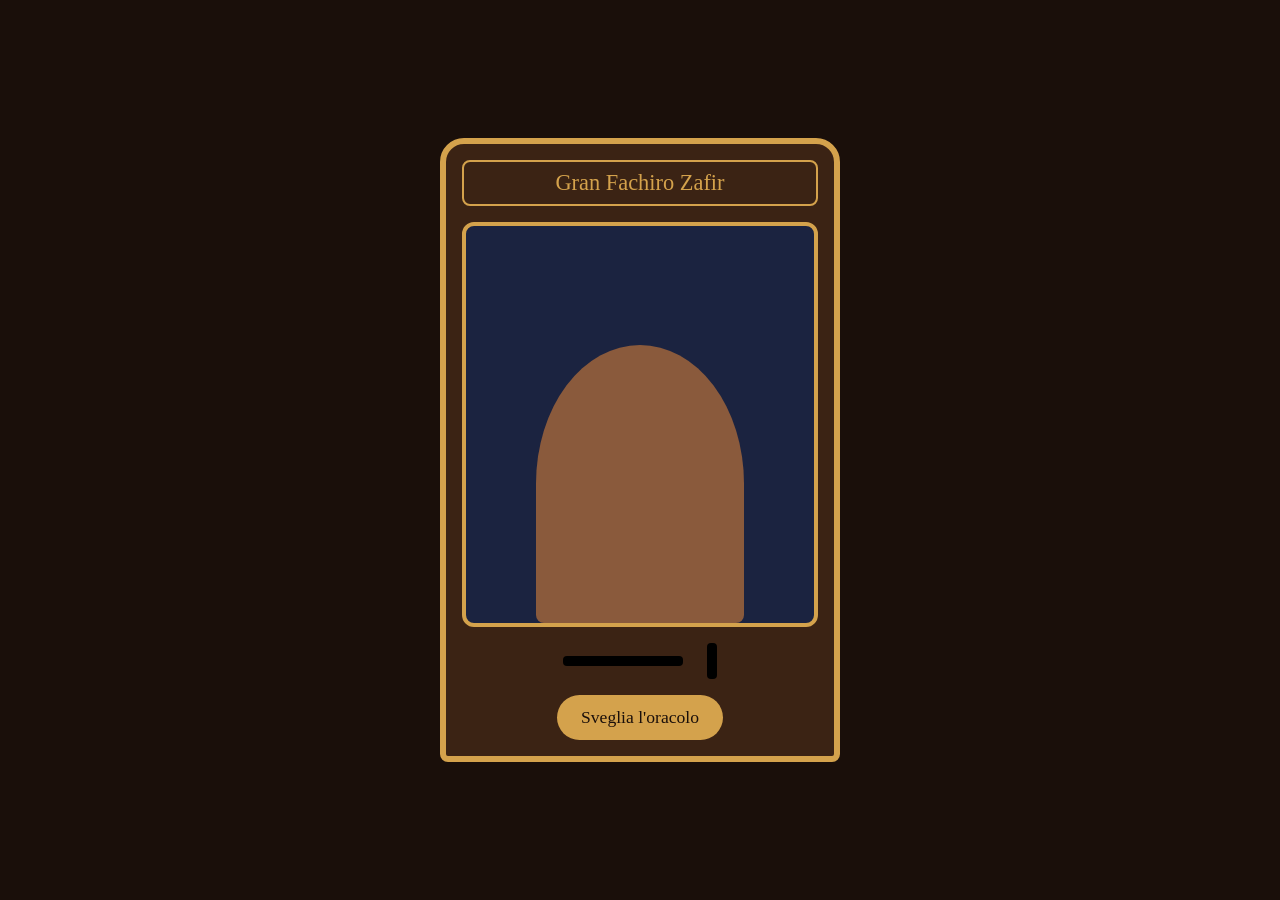
==== index.html @ 9131373a "Update index.html" ====
<!DOCTYPE html>
<html lang="it">
<head>
  <meta charset="utf-8">
  <meta name="viewport" content="width=device-width, initial-scale=1">
  <title>L'Oracolo – Gran Fachiro Zafir</title>
  <link rel="stylesheet" href="css/style.css">
  <script src="js/app.js" defer></script>
</head>
<body>
  <main class="cabina">
    <div class="insegna">Gran Fachiro Zafir</div>
    <div class="vetrina">
      <div class="fachiro"></div>
    </div>
    <div class="fessure">
      <div class="fessura-biglietto"></div>
      <div class="fessura-gettone"></div>
    </div>
    <button class="pulsante" id="sveglia">Sveglia l'oracolo</button>
  </main>
</body>
</html>
---- css/style.css ----
/* === Colori della cabina: definiti una volta, usati ovunque === */
:root {
  --legno: #3b2314;
  --legno-scuro: #1a0f0a;
  --oro: #d4a24c;
  --avorio: #f3d9a4;
  --velluto: #1b2340;
}

/* Larghezze che includono padding e bordo */
* { box-sizing: border-box; }

/* Lo sfondo: tutto lo schermo, cabina al centro */
body {
  margin: 0;
  min-height: 100vh;
  background: var(--legno-scuro);
  color: var(--avorio);
  font-family: Georgia, serif;
  display: flex;
  justify-content: center;
  align-items: center;
}

/* La cabina: colonna di elementi, larga al massimo 400px */
.cabina {
  width: 90%;
  max-width: 400px;
  background: var(--legno);
  border: 6px solid var(--oro);
  border-radius: 24px 24px 8px 8px;
  padding: 16px;
  display: flex;
  flex-direction: column;
  align-items: center;
  gap: 16px;
}

/* L'insegna in alto */
.insegna {
  width: 100%;
  text-align: center;
  font-size: 1.4rem;
  color: var(--oro);
  border: 2px solid var(--oro);
  border-radius: 8px;
  padding: 8px;
}

/* La vetrina con il velluto: il fachiro appoggiato in basso */
.vetrina {
  width: 100%;
  height: 45vh;
  background: var(--velluto);
  border: 4px solid var(--oro);
  border-radius: 12px;
  display: flex;
  justify-content: center;
  align-items: flex-end;
}

/* Il fachiro, per ora una sagoma: diventerà un SVG nella Fase 4 */
.fachiro {
  width: 60%;
  height: 70%;
  background: #8a5a3c;
  border-radius: 50% 50% 8px 8px;
}

/* Le due fessure affiancate */
.fessure {
  display: flex;
  gap: 24px;
  align-items: center;
}

.fessura-biglietto {
  width: 120px;
  height: 10px;
  background: black;
  border-radius: 4px;
}

.fessura-gettone {
  width: 10px;
  height: 36px;
  background: black;
  border-radius: 4px;
}

/* Il pulsante */
.pulsante {
  font-family: inherit;
  font-size: 1.1rem;
  padding: 12px 24px;
  background: var(--oro);
  color: var(--legno-scuro);
  border: none;
  border-radius: 999px;
}

/* Effetto "tasto premuto" */
.pulsante:active {
  transform: scale(0.96);
}
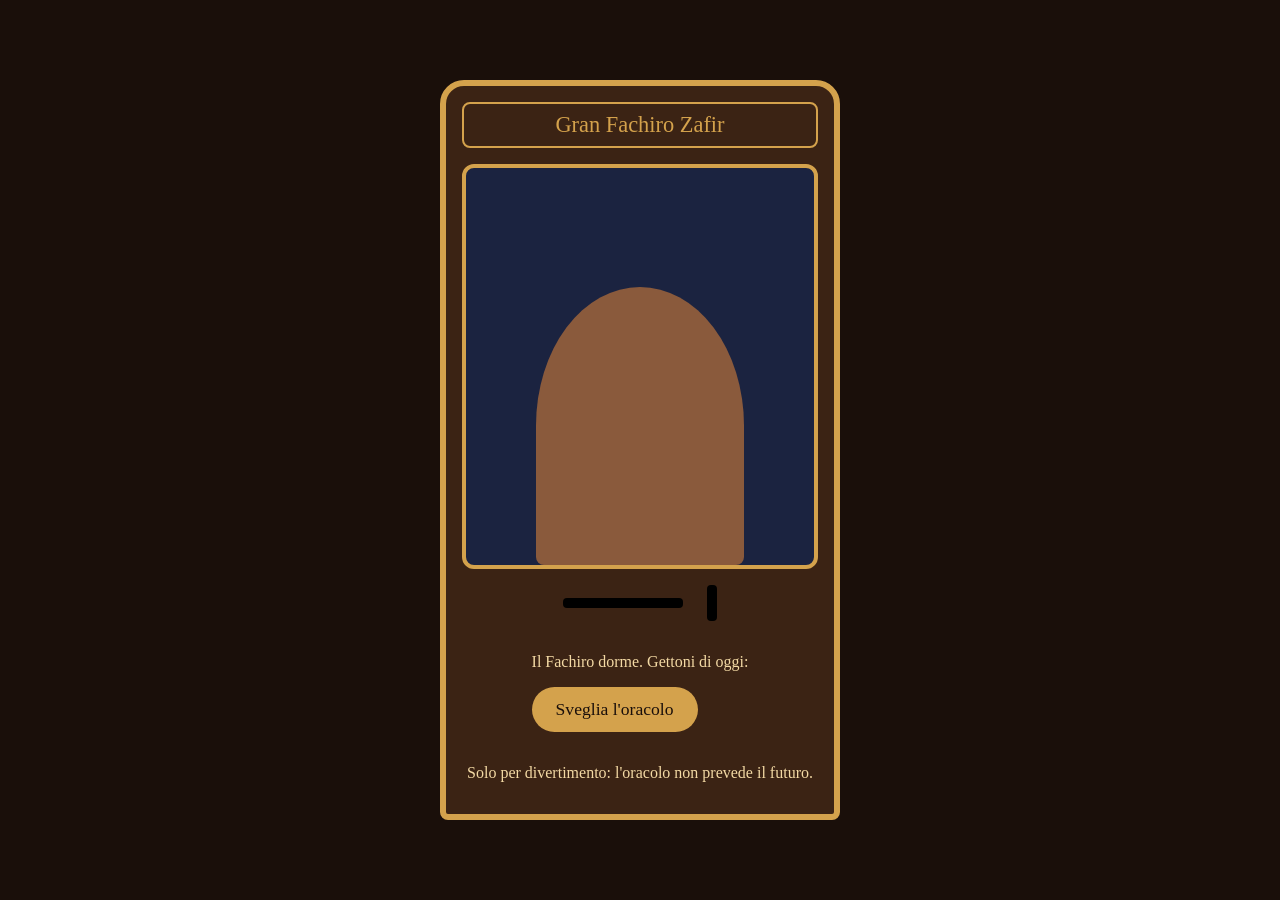
==== commit e920e6c1: "Add files via upload" ====
--- a/index.html
+++ b/index.html
@@ -5,7 +5,7 @@
   <meta name="viewport" content="width=device-width, initial-scale=1">
   <title>L'Oracolo – Gran Fachiro Zafir</title>
   <link rel="stylesheet" href="css/style.css">
-  <script src="js/app.js" defer></script>
+  <script type="module" src="js/app.js"></script>
 </head>
 <body>
   <main class="cabina">
@@ -17,7 +17,57 @@
       <div class="fessura-biglietto"></div>
       <div class="fessura-gettone"></div>
     </div>
-    <button class="pulsante" id="sveglia">Sveglia l'oracolo</button>
+
+    <!-- Una schermata per ogni stato: se ne vede una sola alla volta -->
+    <section class="schermata" data-stato="dormiente">
+      <p>Il Fachiro dorme. Gettoni di oggi: <span id="testo-gettoni"></span></p>
+      <button class="pulsante" id="sveglia">Sveglia l'oracolo</button>
+    </section>
+
+    <section class="schermata" data-stato="esaurito" hidden>
+      <p>L'oracolo riposa. Torna domani, viandante: a mezzanotte avrai 3 gettoni nuovi.</p>
+    </section>
+
+    <section class="schermata" data-stato="gettone" hidden>
+      <p>Il Fachiro apre gli occhi. Inserisci un gettone nella fessura.</p>
+      <button class="pulsante" id="inserisci">Inserisci il gettone</button>
+    </section>
+
+    <section class="schermata" data-stato="nome" hidden>
+      <form id="modulo-nome">
+        <label for="campo-nome">Chi osa interrogare il Fachiro?</label>
+        <input id="campo-nome" maxlength="20" autocomplete="off" placeholder="Il tuo nome">
+        <button class="pulsante">Ecco il mio nome</button>
+      </form>
+    </section>
+
+    <section class="schermata" data-stato="domanda" hidden>
+      <form id="modulo-domanda">
+        <label for="campo-domanda"><span id="nome-domanda"></span>, poni la tua domanda.</label>
+        <textarea id="campo-domanda" rows="3" maxlength="200"></textarea>
+        <p class="avviso" id="avviso-domanda"></p>
+        <button class="pulsante">Consegna la domanda</button>
+      </form>
+    </section>
+
+    <section class="schermata" data-stato="carta" hidden>
+      <p>Il destino ti offre tre carte. Scegline una.</p>
+      <div class="carte" id="carte"></div>
+    </section>
+
+    <section class="schermata" data-stato="rito" hidden>
+      <p>Il Fachiro posa le mani sulla sfera...</p>
+    </section>
+
+    <section class="schermata" data-stato="biglietto" hidden>
+      <div class="biglietto">
+        <p class="biglietto-carta" id="biglietto-carta"></p>
+        <p id="biglietto-testo"></p>
+      </div>
+      <button class="pulsante" id="ancora">Un'altra profezia</button>
+    </section>
+
+    <p class="nota-legale">Solo per divertimento: l'oracolo non prevede il futuro.</p>
   </main>
 </body>
 </html>
--- a/css/style.css
+++ b/css/style.css
@@ -103,3 +103,21 @@
 .pulsante:active {
   transform: scale(0.96);
 }
+/* === Oracolo sveglio === */
+.vetrina,
+.fessura-gettone,
+.fachiro {
+  transition: box-shadow 0.8s, background 0.8s;
+}
+
+.cabina.sveglio .vetrina {
+  box-shadow: 0 0 40px var(--oro);   /* alone luminoso dorato */
+}
+
+.cabina.sveglio .fachiro {
+  background: #b07a52;               /* il fachiro "si accende" */
+}
+.cabina.sveglio .fessura-gettone {
+  box-shadow: 0 0 40px var(--oro);   /* alone luminoso dorato */
+}
+
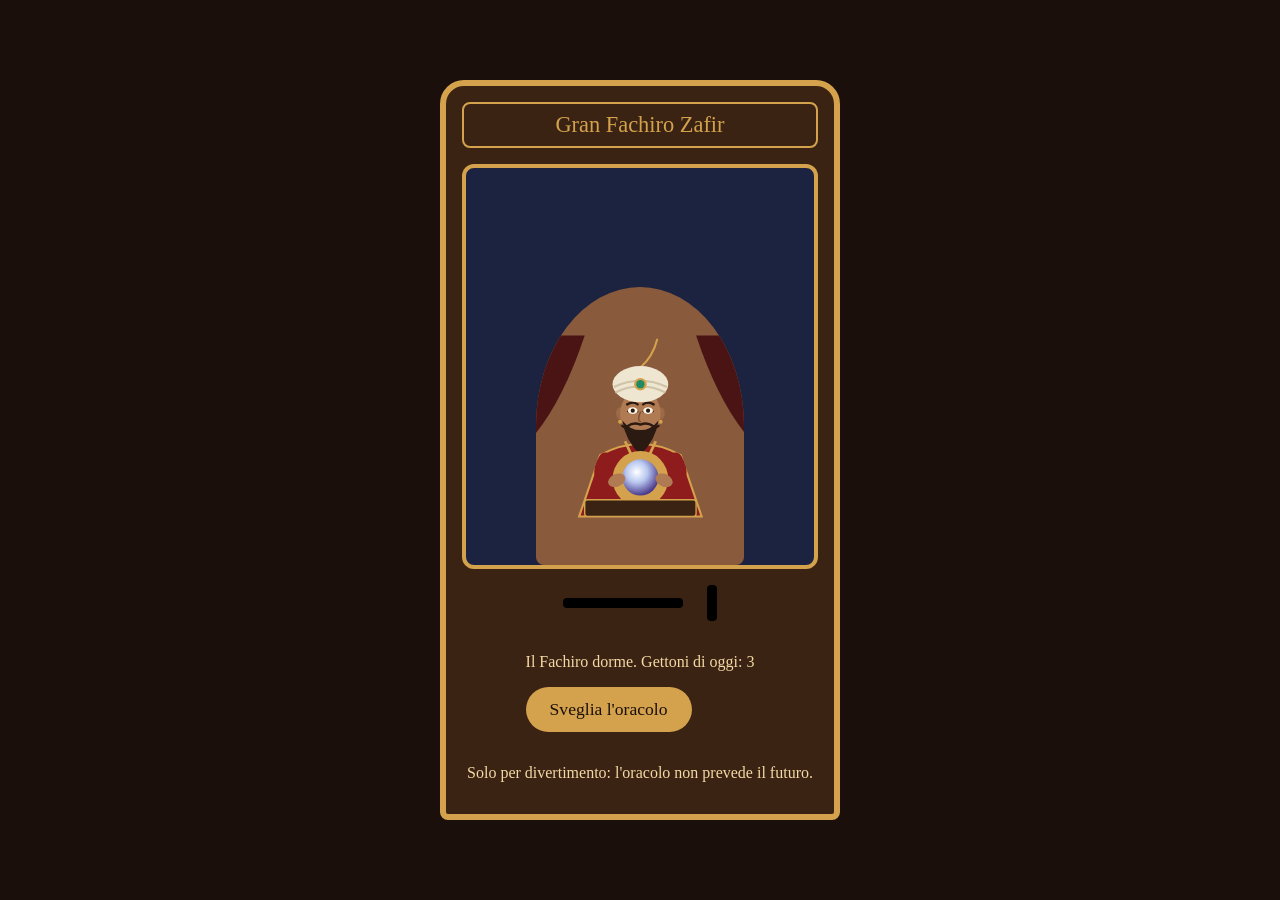
==== commit ad10daf0: "Add files via upload" ====
--- a/index.html
+++ b/index.html
@@ -11,7 +11,96 @@
   <main class="cabina">
     <div class="insegna">Gran Fachiro Zafir</div>
     <div class="vetrina">
-      <div class="fachiro"></div>
+      <svg class="fachiro" viewBox="0 0 300 260" role="img" aria-label="Il Gran Fachiro Zafir con la sfera di cristallo">
+        <defs>
+          <!-- Sfumatura della sfera: luminosa al centro, viola ai bordi -->
+          <radialGradient id="luce-sfera" cx="40%" cy="35%" r="65%">
+            <stop offset="0%" stop-color="#ffffff"/>
+            <stop offset="45%" stop-color="#b9c8f0"/>
+            <stop offset="100%" stop-color="#4b3a8c"/>
+          </radialGradient>
+        </defs>
+
+        <!-- 1. Tende sullo sfondo -->
+        <g id="tende" fill="#4a1415">
+          <path d="M0 0 H70 Q40 90 0 140 Z"/>
+          <path d="M300 0 H230 Q260 90 300 140 Z"/>
+        </g>
+
+        <!-- 2. Il corpo: mantello rosso con bordo d'oro -->
+        <g id="busto">
+          <path d="M62 260 L92 172 Q150 140 208 172 L238 260 Z" fill="#8e1c1c" stroke="#d4a24c" stroke-width="3"/>
+          <path d="M128 152 L150 200 L172 152" fill="none" stroke="#d4a24c" stroke-width="4"/>
+        </g>
+
+        <!-- 3. Le braccia (maniche) -->
+        <g id="braccia" fill="none" stroke="#8e1c1c" stroke-width="20" stroke-linecap="round">
+          <path d="M100 178 Q84 205 108 214"/>
+          <path d="M200 178 Q216 205 192 214"/>
+        </g>
+
+        <!-- 4. Collo e testa -->
+        <rect x="139" y="132" width="22" height="26" fill="#9c6a47"/>
+        <g id="testa">
+          <ellipse cx="121" cy="112" rx="6" ry="9" fill="#9c6a47"/>
+          <ellipse cx="179" cy="112" rx="6" ry="9" fill="#9c6a47"/>
+          <circle cx="121" cy="124" r="3" fill="#d4a24c"/>
+          <circle cx="179" cy="124" r="3" fill="#d4a24c"/>
+          <ellipse cx="150" cy="112" rx="29" ry="34" fill="#b07a52"/>
+
+          <!-- Sopracciglia -->
+          <path d="M131 99 Q139 94 146 99" fill="none" stroke="#2b1a12" stroke-width="3.5" stroke-linecap="round"/>
+          <path d="M154 99 Q161 94 169 99" fill="none" stroke="#2b1a12" stroke-width="3.5" stroke-linecap="round"/>
+
+          <!-- Occhi chiusi: visibili quando l'oracolo dorme -->
+          <g id="occhi-chiusi" fill="none" stroke="#2b1a12" stroke-width="2.5" stroke-linecap="round">
+            <path d="M132 109 Q139 113 146 109"/>
+            <path d="M154 109 Q161 113 168 109"/>
+          </g>
+
+          <!-- Occhi aperti: visibili quando l'oracolo è sveglio -->
+          <g id="occhi-aperti">
+            <ellipse cx="139" cy="108" rx="7" ry="5" fill="#fff7e6"/>
+            <ellipse cx="161" cy="108" rx="7" ry="5" fill="#fff7e6"/>
+            <circle class="pupilla" cx="139" cy="108" r="3" fill="#2b1a12"/>
+            <circle class="pupilla" cx="161" cy="108" r="3" fill="#2b1a12"/>
+          </g>
+
+          <!-- Naso -->
+          <path d="M150 110 Q145 122 150 124" fill="none" stroke="#7a4f33" stroke-width="2" stroke-linecap="round"/>
+
+          <!-- Barba e baffi -->
+          <path id="barba" d="M124 122 Q128 150 150 172 Q172 150 176 122 Q165 136 150 136 Q135 136 124 122 Z" fill="#2b1a12"/>
+          <path id="baffi" d="M150 128 Q140 124 132 130 Q128 134 124 130 M150 128 Q160 124 168 130 Q172 134 176 130" fill="none" stroke="#2b1a12" stroke-width="3.5" stroke-linecap="round"/>
+        </g>
+
+        <!-- 5. Il turbante con la gemma e la piuma -->
+        <g id="turbante">
+          <path d="M150 46 Q168 30 174 6" fill="none" stroke="#d4a24c" stroke-width="3" stroke-linecap="round"/>
+          <ellipse cx="150" cy="70" rx="40" ry="26" fill="#efe6d2"/>
+          <path d="M112 74 Q150 56 188 74" fill="none" stroke="#cfc3a8" stroke-width="3"/>
+          <path d="M114 82 Q150 64 186 82" fill="none" stroke="#cfc3a8" stroke-width="3"/>
+          <circle cx="150" cy="70" r="9" fill="#d4a24c"/>
+          <circle id="gemma" cx="150" cy="70" r="6" fill="#1f8a63"/>
+        </g>
+
+        <!-- 6. L'alone della sfera, dietro al tavolino (acceso dal CSS) -->
+        <circle id="alone-sfera" cx="150" cy="206" r="40" fill="#d4a24c"/>
+
+        <!-- 7. Il tavolino -->
+        <rect id="tavolo" x="70" y="236" width="160" height="24" rx="4" fill="#3b2314" stroke="#d4a24c" stroke-width="2"/>
+
+        <!-- 8. La sfera di cristallo e il suo piedistallo -->
+        <path d="M134 236 L140 226 H160 L166 236 Z" fill="#d4a24c"/>
+        <circle id="sfera" cx="150" cy="204" r="26" fill="url(#luce-sfera)"/>
+
+        <!-- 9. Le mani, sopra la sfera -->
+        <g id="mani" fill="#b07a52">
+          <ellipse id="mano-sinistra" cx="116" cy="208" rx="13" ry="9" transform="rotate(-25 116 208)"/>
+          <ellipse id="mano-destra" cx="184" cy="208" rx="13" ry="9" transform="rotate(25 184 208)"/>
+        </g>
+      </svg>
+
     </div>
     <div class="fessure">
       <div class="fessura-biglietto"></div>
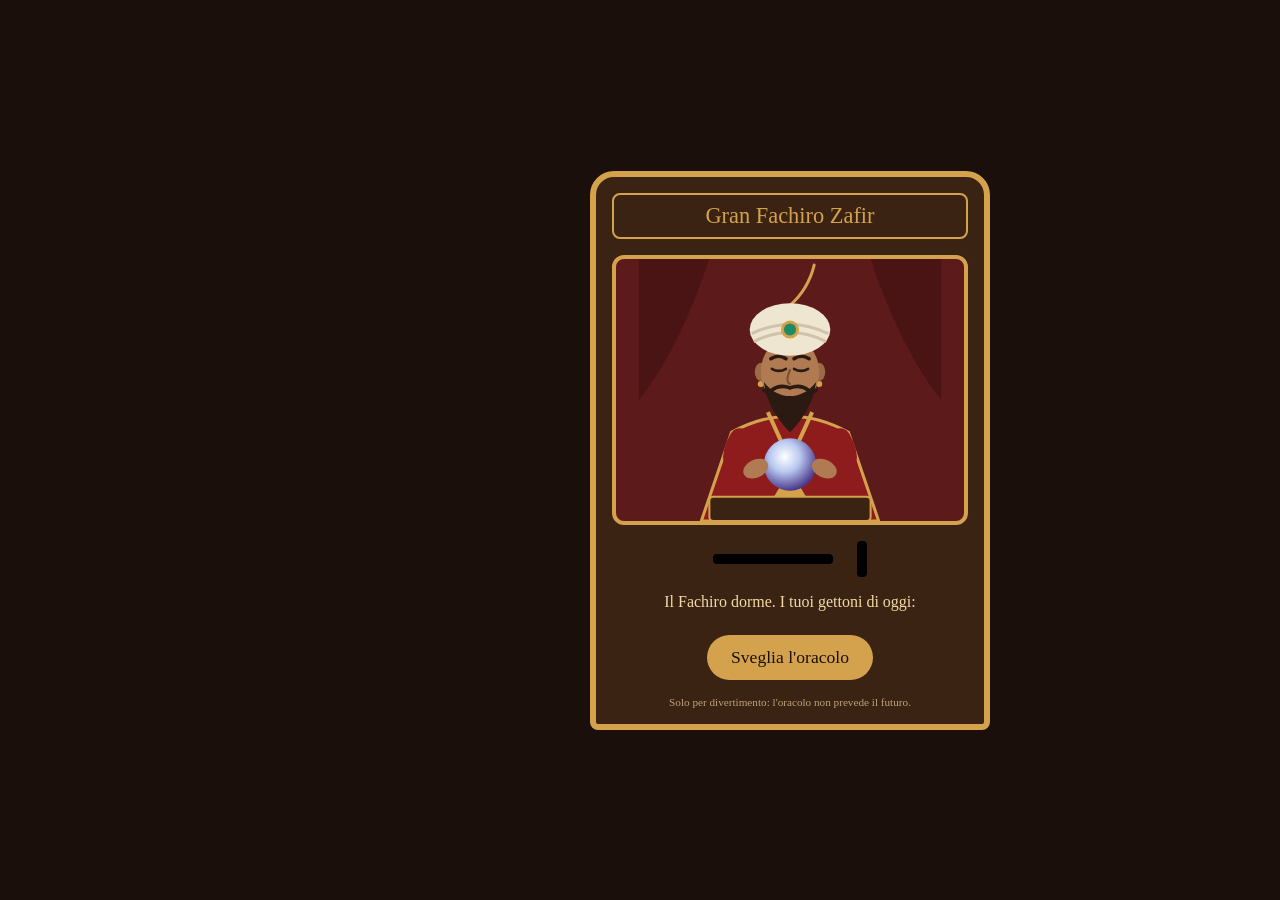
==== commit c0007f44: "Add files via upload" ====
--- a/index.html
+++ b/index.html
@@ -8,6 +8,87 @@
   <script type="module" src="js/app.js"></script>
 </head>
 <body>
+  <!-- Lo "sprite": disegni definiti una volta sola e riusati con <use> -->
+  <svg class="sprite" aria-hidden="true">
+    <defs>
+      <radialGradient id="oro-gettone" cx="35%" cy="30%" r="75%">
+        <stop offset="0%" stop-color="#fff1b8"/>
+        <stop offset="50%" stop-color="#d4a24c"/>
+        <stop offset="100%" stop-color="#8a6418"/>
+      </radialGradient>
+    </defs>
+
+    <!-- Il gettone: moneta d'oro con la Z di Zafir -->
+    <symbol id="gettone" viewBox="0 0 60 60">
+      <circle cx="30" cy="30" r="28" fill="url(#oro-gettone)" stroke="#8a6418" stroke-width="2"/>
+      <circle cx="30" cy="30" r="21" fill="none" stroke="#8a6418" stroke-width="1.5" stroke-dasharray="3 2"/>
+      <path d="M22 20 H38 L22 40 H38" fill="none" stroke="#6b4b10" stroke-width="3.5" stroke-linecap="round" stroke-linejoin="round"/>
+    </symbol>
+
+    <!-- Il retro di tutte le carte -->
+    <symbol id="retro-carta" viewBox="0 0 60 90">
+      <rect x="1" y="1" width="58" height="88" rx="4" fill="#5c1a1b" stroke="#d4a24c" stroke-width="2"/>
+      <rect x="6" y="6" width="48" height="78" rx="2" fill="none" stroke="#d4a24c" stroke-width="1"/>
+      <path d="M30 14 L48 45 L30 76 L12 45 Z" fill="none" stroke="#d4a24c" stroke-width="1"/>
+      <path d="M30 26 L41 45 L30 64 L19 45 Z" fill="none" stroke="#d4a24c" stroke-width="1"/>
+      <circle cx="30" cy="45" r="4" fill="#d4a24c"/>
+    </symbol>
+
+    <!-- La cornice del fronte, uguale per tutte -->
+    <symbol id="cornice-carta" viewBox="0 0 60 90">
+      <rect x="1" y="1" width="58" height="88" rx="4" fill="#f3d9a4" stroke="#d4a24c" stroke-width="2"/>
+      <rect x="5" y="5" width="50" height="80" rx="2" fill="none" stroke="currentColor" stroke-width="0.8"/>
+      <line x1="10" y1="70" x2="50" y2="70" stroke="currentColor" stroke-width="0.8"/>
+    </symbol>
+
+    <!-- I sette simboli: disegnati con currentColor, il colore lo decide il CSS -->
+    <symbol id="simbolo-sole" viewBox="0 0 60 90">
+      <circle cx="30" cy="40" r="10" fill="currentColor"/>
+      <path d="M30 24 V16 M30 56 V64 M14 40 H9 M46 40 H51 M19 29 L13 23 M41 29 L47 23 M19 51 L13 57 M41 51 L47 57" stroke="currentColor" stroke-width="2.5" stroke-linecap="round"/>
+    </symbol>
+
+    <symbol id="simbolo-stella" viewBox="0 0 60 90">
+      <polygon points="30,24 34.1,34.3 45.2,35.1 36.7,42.2 39.4,52.9 30,47 20.6,52.9 23.3,42.2 14.8,35.1 25.9,34.3" fill="currentColor"/>
+      <circle cx="14" cy="22" r="1.5" fill="currentColor"/>
+      <circle cx="47" cy="58" r="1.5" fill="currentColor"/>
+    </symbol>
+
+    <symbol id="simbolo-chiave" viewBox="0 0 60 90">
+      <g fill="none" stroke="currentColor" stroke-width="3" stroke-linecap="round">
+        <circle cx="30" cy="24" r="8"/>
+        <path d="M30 32 V62 M30 52 H38 M30 59 H36"/>
+      </g>
+    </symbol>
+
+    <symbol id="simbolo-torre" viewBox="0 0 60 90">
+      <g fill="none" stroke="currentColor" stroke-width="2.5" stroke-linejoin="round">
+        <path d="M21 62 V30 H39 V62 Z"/>
+        <path d="M19 30 V22 H23 V26 H28 V22 H32 V26 H37 V22 H41 V30"/>
+        <path d="M27 62 V54 Q30 50 33 54 V62"/>
+        <path d="M48 14 L41 28 H47 L39 42" stroke-linecap="round"/>
+      </g>
+    </symbol>
+
+    <symbol id="simbolo-serpente" viewBox="0 0 60 90">
+      <path d="M18 62 Q42 60 32 48 Q20 36 36 28 Q44 24 38 18" fill="none" stroke="currentColor" stroke-width="4" stroke-linecap="round"/>
+      <circle cx="37" cy="17" r="3.5" fill="currentColor"/>
+      <path d="M37 13.5 V10 M37 10 L35.5 8 M37 10 L38.5 8" stroke="currentColor" stroke-width="1.2" stroke-linecap="round"/>
+    </symbol>
+
+    <symbol id="simbolo-luna" viewBox="0 0 60 90">
+      <path d="M38 22 A18 18 0 1 0 38 58 A22 22 0 0 1 38 22 Z" fill="currentColor"/>
+      <circle cx="44" cy="30" r="1.5" fill="currentColor"/>
+      <circle cx="47" cy="44" r="1" fill="currentColor"/>
+    </symbol>
+
+    <symbol id="simbolo-occhio" viewBox="0 0 60 90">
+      <path d="M10 40 Q30 20 50 40 Q30 60 10 40 Z" fill="none" stroke="currentColor" stroke-width="2.5"/>
+      <circle cx="30" cy="40" r="7" fill="none" stroke="currentColor" stroke-width="2"/>
+      <circle cx="30" cy="40" r="3" fill="currentColor"/>
+      <path d="M30 22 V16 M20 25 L17 20 M40 25 L43 20" stroke="currentColor" stroke-width="2" stroke-linecap="round"/>
+    </symbol>
+  </svg>
+
   <main class="cabina">
     <div class="insegna">Gran Fachiro Zafir</div>
     <div class="vetrina">
@@ -109,7 +190,8 @@
 
     <!-- Una schermata per ogni stato: se ne vede una sola alla volta -->
     <section class="schermata" data-stato="dormiente">
-      <p>Il Fachiro dorme. Gettoni di oggi: <span id="testo-gettoni"></span></p>
+      <p>Il Fachiro dorme. I tuoi gettoni di oggi:</p>
+      <p class="riga-gettoni" id="riga-gettoni"></p>
       <button class="pulsante" id="sveglia">Sveglia l'oracolo</button>
     </section>
 
@@ -118,8 +200,10 @@
     </section>
 
     <section class="schermata" data-stato="gettone" hidden>
-      <p>Il Fachiro apre gli occhi. Inserisci un gettone nella fessura.</p>
-      <button class="pulsante" id="inserisci">Inserisci il gettone</button>
+      <p>Il Fachiro apre gli occhi. Tocca il gettone per inserirlo nella fessura.</p>
+      <button class="gettone" id="inserisci" aria-label="Inserisci il gettone">
+        <svg viewBox="0 0 60 60" aria-hidden="true"><use href="#gettone"/></svg>
+      </button>
     </section>
 
     <section class="schermata" data-stato="nome" hidden>
@@ -150,6 +234,7 @@
 
     <section class="schermata" data-stato="biglietto" hidden>
       <div class="biglietto">
+        <div class="biglietto-simbolo" id="biglietto-simbolo"></div>
         <p class="biglietto-carta" id="biglietto-carta"></p>
         <p id="biglietto-testo"></p>
       </div>
--- a/css/style.css
+++ b/css/style.css
@@ -1,16 +1,11 @@
-/* === Colori della cabina: definiti una volta, usati ovunque === */
 :root {
   --legno: #3b2314;
   --legno-scuro: #1a0f0a;
   --oro: #d4a24c;
   --avorio: #f3d9a4;
-  --velluto: #1b2340;
+  --velluto: #5c1a1b;
 }
-
-/* Larghezze che includono padding e bordo */
 * { box-sizing: border-box; }
-
-/* Lo sfondo: tutto lo schermo, cabina al centro */
 body {
   margin: 0;
   min-height: 100vh;
@@ -21,8 +16,6 @@
   justify-content: center;
   align-items: center;
 }
-
-/* La cabina: colonna di elementi, larga al massimo 400px */
 .cabina {
   width: 90%;
   max-width: 400px;
@@ -35,8 +28,6 @@
   align-items: center;
   gap: 16px;
 }
-
-/* L'insegna in alto */
 .insegna {
   width: 100%;
   text-align: center;
@@ -46,11 +37,9 @@
   border-radius: 8px;
   padding: 8px;
 }
-
-/* La vetrina con il velluto: il fachiro appoggiato in basso */
 .vetrina {
   width: 100%;
-  height: 45vh;
+  height: 30vh;
   background: var(--velluto);
   border: 4px solid var(--oro);
   border-radius: 12px;
@@ -58,37 +47,13 @@
   justify-content: center;
   align-items: flex-end;
 }
-
-/* Il fachiro, per ora una sagoma: diventerà un SVG nella Fase 4 */
 .fachiro {
-  width: 60%;
-  height: 70%;
-  background: #8a5a3c;
-  border-radius: 50% 50% 8px 8px;
+  width: 100%;
+  height: 100%;
 }
-
-/* Le due fessure affiancate */
-.fessure {
-  display: flex;
-  gap: 24px;
-  align-items: center;
-}
-
-.fessura-biglietto {
-  width: 120px;
-  height: 10px;
-  background: black;
-  border-radius: 4px;
-}
-
-.fessura-gettone {
-  width: 10px;
-  height: 36px;
-  background: black;
-  border-radius: 4px;
-}
-
-/* Il pulsante */
+.fessure { display: flex; gap: 24px; align-items: center; }
+.fessura-biglietto { width: 120px; height: 10px; background: black; border-radius: 4px; }
+.fessura-gettone { width: 10px; height: 36px; background: black; border-radius: 4px; }
 .pulsante {
   font-family: inherit;
   font-size: 1.1rem;
@@ -98,26 +63,98 @@
   border: none;
   border-radius: 999px;
 }
-
-/* Effetto "tasto premuto" */
-.pulsante:active {
-  transform: scale(0.96);
-}
-/* === Oracolo sveglio === */
-.vetrina,
-.fessura-gettone,
-.fachiro {
-  transition: box-shadow 0.8s, background 0.8s;
+.pulsante:active { transform: scale(0.96); }
+.vetrina { transition: box-shadow 0.8s; }
+.cabina.sveglio .vetrina { box-shadow: 0 0 40px var(--oro); }
+/* === Fase 3: le schermate del gioco === */
+.schermata {
+  width: 100%;
+  display: flex;
+  flex-direction: column;
+  align-items: center;
+  gap: 12px;
+  text-align: center;
 }
 
-.cabina.sveglio .vetrina {
-  box-shadow: 0 0 40px var(--oro);   /* alone luminoso dorato */
+/* display:flex vincerebbe su hidden: lo ribadiamo noi */
+.schermata[hidden] { display: none; }
+
+.schermata p { margin: 0; }
+
+.schermata form {
+  width: 100%;
+  display: flex;
+  flex-direction: column;
+  align-items: center;
+  gap: 12px;
 }
 
-.cabina.sveglio .fachiro {
-  background: #b07a52;               /* il fachiro "si accende" */
-}
-.cabina.sveglio .fessura-gettone {
-  box-shadow: 0 0 40px var(--oro);   /* alone luminoso dorato */
+.schermata input,
+.schermata textarea {
+  width: 100%;
+  font: inherit;
+  padding: 10px;
+  border: 2px solid var(--oro);
+  border-radius: 8px;
+  background: var(--avorio);
+  color: var(--legno-scuro);
 }
 
+.avviso {
+  min-height: 1.2em;
+  color: var(--oro);
+  font-style: italic;
+}
+
+/* Le tre carte coperte */
+.carte { display: flex; gap: 12px; justify-content: center; }
+
+.carta {
+  width: 80px;
+  height: 120px;
+  font: inherit;
+  font-size: 1.6rem;
+  background: var(--velluto);
+  color: var(--oro);
+  border: 2px solid var(--oro);
+  border-radius: 8px;
+}
+
+.carta.girata {
+  background: var(--avorio);
+  color: var(--legno-scuro);
+  font-size: 0.9rem;
+}
+
+/* Il bigliettino, per ora solo testo su cartoncino */
+.biglietto {
+  width: 100%;
+  padding: 16px;
+  background: var(--avorio);
+  color: var(--legno-scuro);
+  border: 2px dashed var(--legno);
+  border-radius: 4px;
+}
+
+.biglietto-carta { font-style: italic; margin-bottom: 8px !important; }
+
+/* Durante il rito la vetrina brilla di più */
+.cabina[data-stato="rito"] .vetrina { box-shadow: 0 0 80px var(--oro); }
+
+.nota-legale {
+  margin: 0;
+  font-size: 0.7rem;
+  opacity: 0.7;
+  text-align: center;
+}
+
+/* === Fase 4: il fachiro in SVG === */
+/* Occhi: chiusi quando dorme, aperti quando è sveglio */
+#occhi-aperti { display: none; }
+.cabina.sveglio #occhi-aperti { display: inline; }
+.cabina.sveglio #occhi-chiusi { display: none; }
+
+/* L'alone della sfera: spento, acceso da sveglio, forte durante il rito */
+#alone-sfera { opacity: 0; transition: opacity 0.8s; }
+.cabina.sveglio #alone-sfera { opacity: 0.25; }
+.cabina[data-stato="rito"] #alone-sfera { opacity: 0.6; }
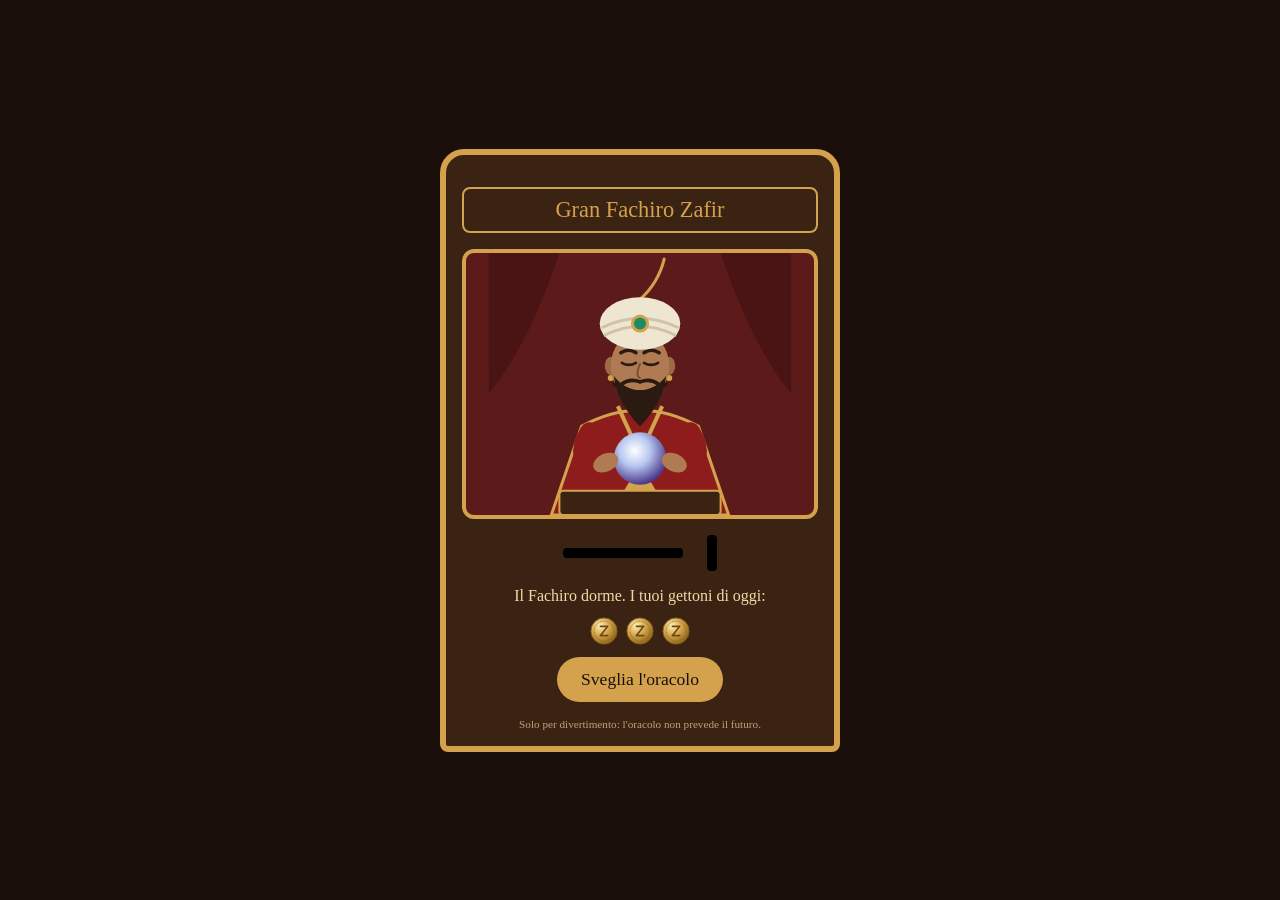
==== commit 921bbf3d: "Add files via upload" ====
--- a/index.html
+++ b/index.html
@@ -90,6 +90,17 @@
   </svg>
 
   <main class="cabina">
+    <div class="lampadine" aria-hidden="true">
+      <span class="lampadina" style="--i: 0"></span>
+      <span class="lampadina" style="--i: 1"></span>
+      <span class="lampadina" style="--i: 2"></span>
+      <span class="lampadina" style="--i: 3"></span>
+      <span class="lampadina" style="--i: 4"></span>
+      <span class="lampadina" style="--i: 5"></span>
+      <span class="lampadina" style="--i: 6"></span>
+      <span class="lampadina" style="--i: 7"></span>
+      <span class="lampadina" style="--i: 8"></span>
+    </div>
     <div class="insegna">Gran Fachiro Zafir</div>
     <div class="vetrina">
       <svg class="fachiro" viewBox="0 0 300 260" role="img" aria-label="Il Gran Fachiro Zafir con la sfera di cristallo">
@@ -108,61 +119,67 @@
           <path d="M300 0 H230 Q260 90 300 140 Z"/>
         </g>
 
-        <!-- 2. Il corpo: mantello rosso con bordo d'oro -->
-        <g id="busto">
-          <path d="M62 260 L92 172 Q150 140 208 172 L238 260 Z" fill="#8e1c1c" stroke="#d4a24c" stroke-width="3"/>
-          <path d="M128 152 L150 200 L172 152" fill="none" stroke="#d4a24c" stroke-width="4"/>
-        </g>
-
-        <!-- 3. Le braccia (maniche) -->
-        <g id="braccia" fill="none" stroke="#8e1c1c" stroke-width="20" stroke-linecap="round">
-          <path d="M100 178 Q84 205 108 214"/>
-          <path d="M200 178 Q216 205 192 214"/>
-        </g>
-
-        <!-- 4. Collo e testa -->
-        <rect x="139" y="132" width="22" height="26" fill="#9c6a47"/>
-        <g id="testa">
-          <ellipse cx="121" cy="112" rx="6" ry="9" fill="#9c6a47"/>
-          <ellipse cx="179" cy="112" rx="6" ry="9" fill="#9c6a47"/>
-          <circle cx="121" cy="124" r="3" fill="#d4a24c"/>
-          <circle cx="179" cy="124" r="3" fill="#d4a24c"/>
-          <ellipse cx="150" cy="112" rx="29" ry="34" fill="#b07a52"/>
-
-          <!-- Sopracciglia -->
-          <path d="M131 99 Q139 94 146 99" fill="none" stroke="#2b1a12" stroke-width="3.5" stroke-linecap="round"/>
-          <path d="M154 99 Q161 94 169 99" fill="none" stroke="#2b1a12" stroke-width="3.5" stroke-linecap="round"/>
-
-          <!-- Occhi chiusi: visibili quando l'oracolo dorme -->
-          <g id="occhi-chiusi" fill="none" stroke="#2b1a12" stroke-width="2.5" stroke-linecap="round">
-            <path d="M132 109 Q139 113 146 109"/>
-            <path d="M154 109 Q161 113 168 109"/>
-          </g>
-
-          <!-- Occhi aperti: visibili quando l'oracolo è sveglio -->
-          <g id="occhi-aperti">
-            <ellipse cx="139" cy="108" rx="7" ry="5" fill="#fff7e6"/>
-            <ellipse cx="161" cy="108" rx="7" ry="5" fill="#fff7e6"/>
-            <circle class="pupilla" cx="139" cy="108" r="3" fill="#2b1a12"/>
-            <circle class="pupilla" cx="161" cy="108" r="3" fill="#2b1a12"/>
-          </g>
-
-          <!-- Naso -->
-          <path d="M150 110 Q145 122 150 124" fill="none" stroke="#7a4f33" stroke-width="2" stroke-linecap="round"/>
-
-          <!-- Barba e baffi -->
-          <path id="barba" d="M124 122 Q128 150 150 172 Q172 150 176 122 Q165 136 150 136 Q135 136 124 122 Z" fill="#2b1a12"/>
-          <path id="baffi" d="M150 128 Q140 124 132 130 Q128 134 124 130 M150 128 Q160 124 168 130 Q172 134 176 130" fill="none" stroke="#2b1a12" stroke-width="3.5" stroke-linecap="round"/>
-        </g>
-
-        <!-- 5. Il turbante con la gemma e la piuma -->
-        <g id="turbante">
-          <path d="M150 46 Q168 30 174 6" fill="none" stroke="#d4a24c" stroke-width="3" stroke-linecap="round"/>
-          <ellipse cx="150" cy="70" rx="40" ry="26" fill="#efe6d2"/>
-          <path d="M112 74 Q150 56 188 74" fill="none" stroke="#cfc3a8" stroke-width="3"/>
-          <path d="M114 82 Q150 64 186 82" fill="none" stroke="#cfc3a8" stroke-width="3"/>
-          <circle cx="150" cy="70" r="9" fill="#d4a24c"/>
-          <circle id="gemma" cx="150" cy="70" r="6" fill="#1f8a63"/>
+        <!-- La persona: tutto ciò che "respira" (corpo, braccia, testa, turbante) -->
+        <g id="persona">
+          <!-- 2. Il corpo: mantello rosso con bordo d'oro -->
+          <g id="busto">
+            <path d="M62 260 L92 172 Q150 140 208 172 L238 260 Z" fill="#8e1c1c" stroke="#d4a24c" stroke-width="3"/>
+            <path d="M128 152 L150 200 L172 152" fill="none" stroke="#d4a24c" stroke-width="4"/>
+          </g>
+
+          <!-- 3. Le braccia (maniche) -->
+          <g id="braccia" fill="none" stroke="#8e1c1c" stroke-width="20" stroke-linecap="round">
+            <path d="M100 178 Q84 205 108 214"/>
+            <path d="M200 178 Q216 205 192 214"/>
+          </g>
+
+          <!-- 4. Collo e testa -->
+          <rect x="139" y="132" width="22" height="26" fill="#9c6a47"/>
+          <!-- Il capo: testa e turbante si inclinano insieme -->
+          <g id="capo">
+            <g id="testa">
+              <ellipse cx="121" cy="112" rx="6" ry="9" fill="#9c6a47"/>
+              <ellipse cx="179" cy="112" rx="6" ry="9" fill="#9c6a47"/>
+              <circle cx="121" cy="124" r="3" fill="#d4a24c"/>
+              <circle cx="179" cy="124" r="3" fill="#d4a24c"/>
+              <ellipse cx="150" cy="112" rx="29" ry="34" fill="#b07a52"/>
+
+              <!-- Sopracciglia -->
+              <path d="M131 99 Q139 94 146 99" fill="none" stroke="#2b1a12" stroke-width="3.5" stroke-linecap="round"/>
+              <path d="M154 99 Q161 94 169 99" fill="none" stroke="#2b1a12" stroke-width="3.5" stroke-linecap="round"/>
+
+              <!-- Occhi chiusi: visibili quando l'oracolo dorme -->
+              <g id="occhi-chiusi" fill="none" stroke="#2b1a12" stroke-width="2.5" stroke-linecap="round">
+                <path d="M132 109 Q139 113 146 109"/>
+                <path d="M154 109 Q161 113 168 109"/>
+              </g>
+
+              <!-- Occhi aperti: visibili quando l'oracolo è sveglio -->
+              <g id="occhi-aperti">
+                <ellipse cx="139" cy="108" rx="7" ry="5" fill="#fff7e6"/>
+                <ellipse cx="161" cy="108" rx="7" ry="5" fill="#fff7e6"/>
+                <circle class="pupilla" cx="139" cy="108" r="3" fill="#2b1a12"/>
+                <circle class="pupilla" cx="161" cy="108" r="3" fill="#2b1a12"/>
+              </g>
+
+              <!-- Naso -->
+              <path d="M150 110 Q145 122 150 124" fill="none" stroke="#7a4f33" stroke-width="2" stroke-linecap="round"/>
+
+              <!-- Barba e baffi -->
+              <path id="barba" d="M124 122 Q128 150 150 172 Q172 150 176 122 Q165 136 150 136 Q135 136 124 122 Z" fill="#2b1a12"/>
+              <path id="baffi" d="M150 128 Q140 124 132 130 Q128 134 124 130 M150 128 Q160 124 168 130 Q172 134 176 130" fill="none" stroke="#2b1a12" stroke-width="3.5" stroke-linecap="round"/>
+            </g>
+
+            <!-- 5. Il turbante con la gemma e la piuma -->
+            <g id="turbante">
+              <path d="M150 46 Q168 30 174 6" fill="none" stroke="#d4a24c" stroke-width="3" stroke-linecap="round"/>
+              <ellipse cx="150" cy="70" rx="40" ry="26" fill="#efe6d2"/>
+              <path d="M112 74 Q150 56 188 74" fill="none" stroke="#cfc3a8" stroke-width="3"/>
+              <path d="M114 82 Q150 64 186 82" fill="none" stroke="#cfc3a8" stroke-width="3"/>
+              <circle cx="150" cy="70" r="9" fill="#d4a24c"/>
+              <circle id="gemma" cx="150" cy="70" r="6" fill="#1f8a63"/>
+            </g>
+          </g>
         </g>
 
         <!-- 6. L'alone della sfera, dietro al tavolino (acceso dal CSS) -->
@@ -177,8 +194,12 @@
 
         <!-- 9. Le mani, sopra la sfera -->
         <g id="mani" fill="#b07a52">
-          <ellipse id="mano-sinistra" cx="116" cy="208" rx="13" ry="9" transform="rotate(-25 116 208)"/>
-          <ellipse id="mano-destra" cx="184" cy="208" rx="13" ry="9" transform="rotate(25 184 208)"/>
+          <g class="mano" id="mano-sinistra">
+            <ellipse cx="116" cy="208" rx="13" ry="9" transform="rotate(-25 116 208)"/>
+          </g>
+          <g class="mano" id="mano-destra">
+            <ellipse cx="184" cy="208" rx="13" ry="9" transform="rotate(25 184 208)"/>
+          </g>
         </g>
       </svg>
 
--- a/css/style.css
+++ b/css/style.css
@@ -106,25 +106,18 @@
   font-style: italic;
 }
 
-/* Le tre carte coperte */
+/* Le tre carte: un bottone che contiene un SVG */
 .carte { display: flex; gap: 12px; justify-content: center; }
 
 .carta {
   width: 80px;
   height: 120px;
-  font: inherit;
-  font-size: 1.6rem;
-  background: var(--velluto);
-  color: var(--oro);
-  border: 2px solid var(--oro);
-  border-radius: 8px;
+  padding: 0;
+  background: none;
+  border: none;
 }
 
-.carta.girata {
-  background: var(--avorio);
-  color: var(--legno-scuro);
-  font-size: 0.9rem;
-}
+.carta svg { width: 100%; height: 100%; display: block; }
 
 /* Il bigliettino, per ora solo testo su cartoncino */
 .biglietto {
@@ -158,3 +151,26 @@
 #alone-sfera { opacity: 0; transition: opacity 0.8s; }
 .cabina.sveglio #alone-sfera { opacity: 0.25; }
 .cabina[data-stato="rito"] #alone-sfera { opacity: 0.6; }
+
+/* === Fase 4: carte e gettone === */
+/* Lo sprite non si vede: contiene solo i disegni da riusare.
+   Niente display:none, altrimenti alcune sfumature smettono di funzionare */
+.sprite { position: absolute; width: 0; height: 0; overflow: hidden; }
+
+/* Il colore dei simboli dipende dal tono della carta (currentColor) */
+[data-tono="propizio"]   { color: #9a6b12; }
+[data-tono="ammonitore"] { color: #8e1c1c; }
+[data-tono="enigmatico"] { color: #4b3a8c; }
+
+/* Le monete dei gettoni rimasti */
+.riga-gettoni { display: flex; gap: 8px; justify-content: center; min-height: 28px; }
+.riga-gettoni svg { width: 28px; height: 28px; }
+
+/* Il gettone da toccare */
+.gettone { width: 76px; height: 76px; padding: 0; background: none; border: none; border-radius: 50%; }
+.gettone svg { width: 100%; height: 100%; display: block; }
+.gettone:active { transform: scale(0.94); }
+
+/* Il simbolo della carta sul bigliettino */
+.biglietto-simbolo { width: 40px; height: 60px; margin: 0 auto 8px; }
+.biglietto-simbolo svg { width: 100%; height: 100%; display: block; }
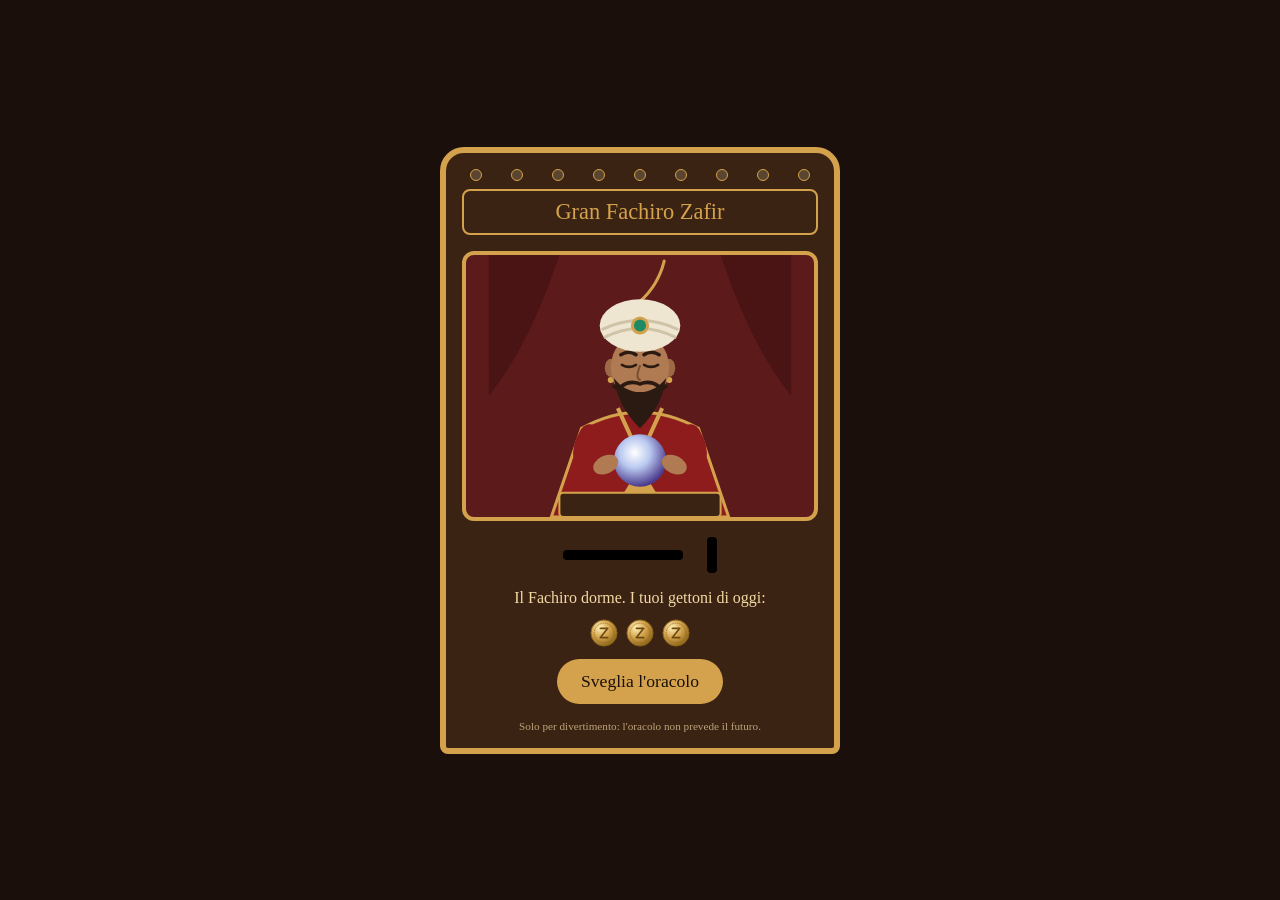
==== commit 58846d8f: "Add files via upload" ====
--- a/index.html
+++ b/index.html
@@ -221,7 +221,7 @@
     </section>
 
     <section class="schermata" data-stato="gettone" hidden>
-      <p>Il Fachiro apre gli occhi. Tocca il gettone per inserirlo nella fessura.</p>
+      <p>Il Fachiro apre gli occhi. Trascina il gettone nella fessura, oppure toccalo.</p>
       <button class="gettone" id="inserisci" aria-label="Inserisci il gettone">
         <svg viewBox="0 0 60 60" aria-hidden="true"><use href="#gettone"/></svg>
       </button>
--- a/css/style.css
+++ b/css/style.css
@@ -117,8 +117,6 @@
   border: none;
 }
 
-.carta svg { width: 100%; height: 100%; display: block; }
-
 /* Il bigliettino, per ora solo testo su cartoncino */
 .biglietto {
   width: 100%;
@@ -174,3 +172,161 @@
 /* Il simbolo della carta sul bigliettino */
 .biglietto-simbolo { width: 40px; height: 60px; margin: 0 auto 8px; }
 .biglietto-simbolo svg { width: 100%; height: 100%; display: block; }
+
+/* =====================================================
+   FASE 5 – Lezione 10: le animazioni CSS
+   ===================================================== */
+
+/* --- 0. La regola d'oro per animare pezzi di SVG ---
+   Senza queste due righe un pezzo SVG ruoterebbe o si allargherebbe
+   attorno all'angolo in alto a sinistra del disegno, non attorno a sé */
+#persona, #capo, .mano {
+  transform-box: fill-box;
+}
+
+/* --- 1. Il respiro: sempre, lento e profondo --- */
+@keyframes respiro {
+  from { transform: scaleY(1); }
+  to   { transform: scaleY(1.02); }
+}
+
+#persona {
+  transform-origin: 50% 100%;            /* il punto fermo è in basso al centro */
+  animation: respiro 2.5s ease-in-out infinite alternate;
+}
+
+/* --- 2. Il capo si inclina mentre ascolta la domanda --- */
+#capo {
+  transform-origin: 50% 100%;            /* ruota attorno al collo */
+  transition: transform 0.8s ease-in-out;
+}
+
+.cabina[data-stato="domanda"] #capo { transform: rotate(-6deg); }
+.cabina[data-stato="carta"] #capo   { transform: rotate(4deg); }
+
+/* --- 3. Le lampadine sopra l'insegna --- */
+.lampadine {
+  width: 100%;
+  display: flex;
+  justify-content: space-between;
+  padding: 0 8px;
+  margin-bottom: -8px;
+}
+
+.lampadina {
+  width: 12px;
+  height: 12px;
+  border-radius: 50%;
+  background: #5a4630;                   /* spenta */
+  border: 1px solid var(--oro);
+}
+
+@keyframes accendi {
+  to {
+    background: #ffe9a8;
+    box-shadow: 0 0 10px #ffd36b;
+  }
+}
+
+@keyframes rincorsa {
+  0%, 100% { background: #ffe9a8; box-shadow: 0 0 10px #ffd36b; }
+  50%      { background: #5a4630; box-shadow: none; }
+}
+
+/* Da sveglio: si accendono una dopo l'altra e restano accese */
+.cabina.sveglio .lampadina {
+  animation: accendi 0.3s forwards;
+  animation-delay: calc(var(--i) * 0.1s);
+}
+
+/* Durante il rito: luci che si rincorrono */
+.cabina[data-stato="rito"] .lampadina {
+  animation: rincorsa 0.9s infinite;
+  animation-delay: calc(var(--i) * 0.1s);
+}
+
+/* --- 4. Le mani girano sopra la sfera durante il rito --- */
+@keyframes giro-mano {
+  0%   { transform: translate(0, 0); }
+  25%  { transform: translate(4px, -5px); }
+  50%  { transform: translate(0, -9px); }
+  75%  { transform: translate(-4px, -5px); }
+  100% { transform: translate(0, 0); }
+}
+
+.cabina[data-stato="rito"] .mano {
+  animation: giro-mano 1.2s ease-in-out infinite;
+}
+
+/* la mano destra gira in senso opposto */
+.cabina[data-stato="rito"] #mano-destra {
+  animation-direction: reverse;
+}
+
+/* --- 5. La sfera pulsa: piano quando ascolta, forte nel rito --- */
+@keyframes pulsa {
+  from { opacity: 0.25; }
+  to   { opacity: 0.8; }
+}
+
+.cabina[data-stato="domanda"] #alone-sfera,
+.cabina[data-stato="carta"] #alone-sfera {
+  animation: pulsa 2s ease-in-out infinite alternate;
+}
+
+.cabina[data-stato="rito"] #alone-sfera {
+  animation: pulsa 0.6s ease-in-out infinite alternate;
+}
+
+/* --- 6. Il tremolio della cabina all'inizio del rito --- */
+@keyframes trema {
+  0%, 100% { transform: translate(0, 0); }
+  25%      { transform: translate(-2px, 1px); }
+  75%      { transform: translate(2px, -1px); }
+}
+
+.cabina[data-stato="rito"] {
+  animation: trema 0.12s linear 8;       /* 8 scosse, circa un secondo */
+  animation-delay: 1.2s;
+}
+
+/* --- 7. Le carte si girano in 3D --- */
+.carta { perspective: 600px; }           /* la "distanza dell'occhio": dà profondità */
+
+.carta-interno {
+  position: relative;
+  width: 100%;
+  height: 100%;
+  transform-style: preserve-3d;          /* le due facce vivono nello spazio 3D */
+  transition: transform 0.7s ease-in-out;
+}
+
+.carta.girata .carta-interno { transform: rotateY(180deg); }
+
+.faccia {
+  position: absolute;
+  inset: 0;                              /* occupa tutta la carta */
+  backface-visibility: hidden;           /* di spalle non si vede */
+}
+
+.faccia svg { width: 100%; height: 100%; display: block; }
+
+.faccia-fronte { transform: rotateY(180deg); }   /* parte già girata di spalle */
+
+/* Le carte non scelte si ritirano */
+.carta { transition: opacity 0.6s, transform 0.6s; }
+.carte.scelta .carta:not(.girata) {
+  opacity: 0.25;
+  transform: translateY(10px) scale(0.92);
+}
+
+/* --- 8. Rispetto per chi preferisce meno movimento ---
+   Se nelle impostazioni del telefono è attivo "Riduci movimento",
+   animazioni e transizioni diventano istantanee */
+@media (prefers-reduced-motion: reduce) {
+  *, *::before, *::after {
+    animation-duration: 0.01s !important;
+    animation-iteration-count: 1 !important;
+    transition-duration: 0.01s !important;
+  }
+}
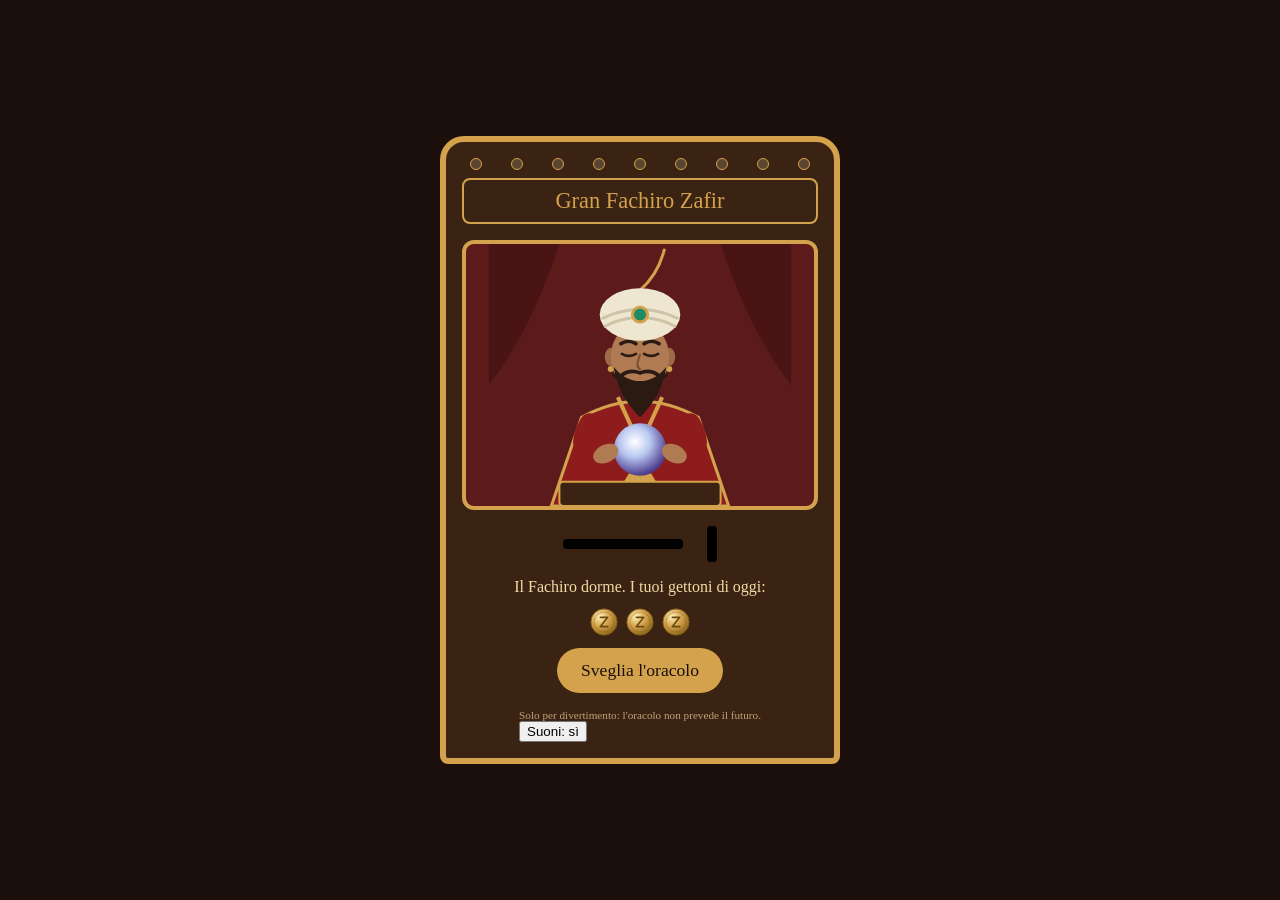
==== commit eff075a1: "Add files via upload" ====
--- a/index.html
+++ b/index.html
@@ -254,15 +254,21 @@
     </section>
 
     <section class="schermata" data-stato="biglietto" hidden>
-      <div class="biglietto">
-        <div class="biglietto-simbolo" id="biglietto-simbolo"></div>
-        <p class="biglietto-carta" id="biglietto-carta"></p>
-        <p id="biglietto-testo"></p>
+      <!-- Il bigliettino esce da qui: la parte di sopra fa da fessura -->
+      <div class="uscita-biglietto">
+        <canvas id="biglietto" aria-label="Il bigliettino con la tua profezia"></canvas>
       </div>
-      <button class="pulsante" id="ancora">Un'altra profezia</button>
-    </section>
-
-    <p class="nota-legale">Solo per divertimento: l'oracolo non prevede il futuro.</p>
+      <p class="sr-only" id="testo-profezia" aria-live="polite"></p>
+      <div class="azioni-biglietto">
+        <button class="pulsante" id="condividi">Condividi</button>
+        <button class="pulsante secondario" id="ancora">Un'altra profezia</button>
+      </div>
+    </section>
+
+    <div class="piede">
+      <p class="nota-legale">Solo per divertimento: l'oracolo non prevede il futuro.</p>
+      <button class="interruttore-audio" id="interruttore-audio" aria-pressed="true">Suoni: sì</button>
+    </div>
   </main>
 </body>
 </html>
--- a/css/style.css
+++ b/css/style.css
@@ -330,3 +330,21 @@
     transition-duration: 0.01s !important;
   }
 }
+
+/* =====================================================
+   FASE 5 – Lezione 11: il gettone da trascinare
+   ===================================================== */
+.gettone {
+  position: relative;
+  z-index: 10;                 /* mentre lo trascini passa sopra a tutto */
+  touch-action: none;          /* il dito trascina il gettone, non scorre la pagina */
+  cursor: grab;
+}
+
+.gettone.in-mano {
+  cursor: grabbing;
+  filter: drop-shadow(0 8px 6px rgba(0, 0, 0, 0.5));   /* ombra: il gettone è "sollevato" */
+}
+
+.fessura-gettone { transition: box-shadow 0.2s; }
+.fessura-gettone.pronta { box-shadow: 0 0 14px #ffd36b; }   /* "lascialo qui!" */
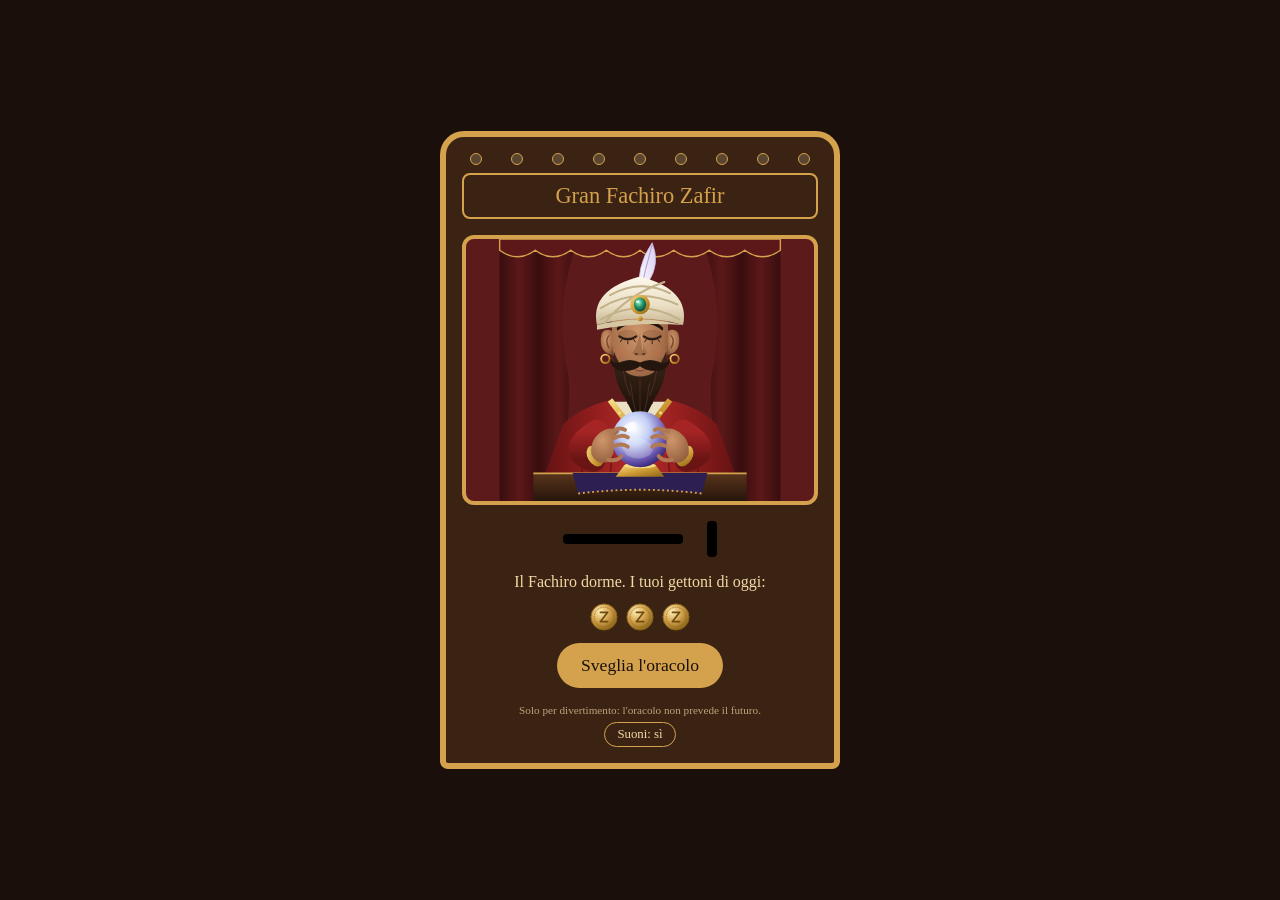
==== commit 6474b5f9: "Add files via upload" ====
--- a/index.html
+++ b/index.html
@@ -103,102 +103,205 @@
     </div>
     <div class="insegna">Gran Fachiro Zafir</div>
     <div class="vetrina">
-      <svg class="fachiro" viewBox="0 0 300 260" role="img" aria-label="Il Gran Fachiro Zafir con la sfera di cristallo">
+      <svg class="fachiro" viewBox="0 0 300 280" role="img" aria-label="Il Gran Fachiro Zafir con la sfera di cristallo">
         <defs>
-          <!-- Sfumatura della sfera: luminosa al centro, viola ai bordi -->
-          <radialGradient id="luce-sfera" cx="40%" cy="35%" r="65%">
+          <!-- Sfumature: danno volume e luce alle forme -->
+          <radialGradient id="g-pelle" cx="45%" cy="38%" r="70%">
+            <stop offset="0%" stop-color="#cf966b"/>
+            <stop offset="65%" stop-color="#a8714c"/>
+            <stop offset="100%" stop-color="#7f5034"/>
+          </radialGradient>
+          <radialGradient id="g-mano" cx="40%" cy="35%" r="75%">
+            <stop offset="0%" stop-color="#cf966b"/>
+            <stop offset="100%" stop-color="#8f5c3c"/>
+          </radialGradient>
+          <linearGradient id="g-mantello" x1="0" y1="0" x2="1" y2="0">
+            <stop offset="0%" stop-color="#5e1010"/>
+            <stop offset="35%" stop-color="#9e2121"/>
+            <stop offset="50%" stop-color="#b32b2b"/>
+            <stop offset="65%" stop-color="#9e2121"/>
+            <stop offset="100%" stop-color="#5e1010"/>
+          </linearGradient>
+          <linearGradient id="g-manica" x1="0" y1="0" x2="0" y2="1">
+            <stop offset="0%" stop-color="#a52424"/>
+            <stop offset="100%" stop-color="#6a1414"/>
+          </linearGradient>
+          <linearGradient id="g-turbante" x1="0" y1="0" x2="0" y2="1">
+            <stop offset="0%" stop-color="#fdf8ec"/>
+            <stop offset="60%" stop-color="#ebdfc4"/>
+            <stop offset="100%" stop-color="#c7b791"/>
+          </linearGradient>
+          <linearGradient id="g-oro" x1="0" y1="0" x2="1" y2="1">
+            <stop offset="0%" stop-color="#f7dc84"/>
+            <stop offset="50%" stop-color="#cf9b34"/>
+            <stop offset="100%" stop-color="#8a6418"/>
+          </linearGradient>
+          <radialGradient id="g-gemma" cx="40%" cy="35%" r="70%">
+            <stop offset="0%" stop-color="#8ff5c8"/>
+            <stop offset="55%" stop-color="#1f8a63"/>
+            <stop offset="100%" stop-color="#0b4430"/>
+          </radialGradient>
+          <linearGradient id="g-barba" x1="0" y1="0" x2="0" y2="1">
+            <stop offset="0%" stop-color="#3b2619"/>
+            <stop offset="100%" stop-color="#160c07"/>
+          </linearGradient>
+          <linearGradient id="g-tenda" x1="0" y1="0" x2="1" y2="0">
+            <stop offset="0%" stop-color="#3a0d0e"/>
+            <stop offset="25%" stop-color="#5c1819"/>
+            <stop offset="50%" stop-color="#3a0d0e"/>
+            <stop offset="75%" stop-color="#5c1819"/>
+            <stop offset="100%" stop-color="#3a0d0e"/>
+          </linearGradient>
+          <linearGradient id="g-legno" x1="0" y1="0" x2="0" y2="1">
+            <stop offset="0%" stop-color="#5a351c"/>
+            <stop offset="100%" stop-color="#26150b"/>
+          </linearGradient>
+          <linearGradient id="g-piuma" x1="0" y1="1" x2="1" y2="0">
             <stop offset="0%" stop-color="#ffffff"/>
-            <stop offset="45%" stop-color="#b9c8f0"/>
-            <stop offset="100%" stop-color="#4b3a8c"/>
+            <stop offset="100%" stop-color="#d9cdf2"/>
+          </linearGradient>
+          <radialGradient id="luce-sfera" cx="38%" cy="32%" r="70%">
+            <stop offset="0%" stop-color="#ffffff"/>
+            <stop offset="40%" stop-color="#c3d0f5"/>
+            <stop offset="80%" stop-color="#6a58b0"/>
+            <stop offset="100%" stop-color="#3a2a78"/>
           </radialGradient>
         </defs>
 
-        <!-- 1. Tende sullo sfondo -->
-        <g id="tende" fill="#4a1415">
-          <path d="M0 0 H70 Q40 90 0 140 Z"/>
-          <path d="M300 0 H230 Q260 90 300 140 Z"/>
+        <!-- 1. Tende di velluto e mantovana -->
+        <g id="tende">
+          <path d="M0 0 H84 Q58 70 72 138 Q80 176 60 280 H0 Z" fill="url(#g-tenda)"/>
+          <path d="M300 0 H216 Q242 70 228 138 Q220 176 240 280 H300 Z" fill="url(#g-tenda)"/>
+          <path d="M0 0 H300 V12 Q281 26 262 12 Q243 26 224 12 Q205 26 186 12 Q167 26 150 12 Q133 26 114 12 Q95 26 76 12 Q57 26 38 12 Q19 26 0 12 Z" fill="#5c1819" stroke="#d4a24c" stroke-width="1.5"/>
         </g>
 
-        <!-- La persona: tutto ciò che "respira" (corpo, braccia, testa, turbante) -->
+        <!-- La persona: tutto ciò che "respira" -->
         <g id="persona">
-          <!-- 2. Il corpo: mantello rosso con bordo d'oro -->
+          <!-- 2. Il mantello, la tunica e il colletto d'oro -->
           <g id="busto">
-            <path d="M62 260 L92 172 Q150 140 208 172 L238 260 Z" fill="#8e1c1c" stroke="#d4a24c" stroke-width="3"/>
-            <path d="M128 152 L150 200 L172 152" fill="none" stroke="#d4a24c" stroke-width="4"/>
-          </g>
-
-          <!-- 3. Le braccia (maniche) -->
-          <g id="braccia" fill="none" stroke="#8e1c1c" stroke-width="20" stroke-linecap="round">
-            <path d="M100 178 Q84 205 108 214"/>
-            <path d="M200 178 Q216 205 192 214"/>
-          </g>
-
-          <!-- 4. Collo e testa -->
-          <rect x="139" y="132" width="22" height="26" fill="#9c6a47"/>
+            <path d="M38 280 L68 198 Q86 180 118 172 L150 190 L182 172 Q214 180 232 198 L262 280 Z" fill="url(#g-mantello)"/>
+            <path d="M94 204 Q88 244 84 280 M206 204 Q212 244 216 280 M120 230 Q118 256 116 280 M180 230 Q182 256 184 280" fill="none" stroke="#4a0c0c" stroke-width="2" opacity="0.45"/>
+            <path d="M122 174 L150 210 L178 174 Z" fill="#ebdfc4"/>
+            <path d="M118 172 L150 214 L182 172" fill="none" stroke="url(#g-oro)" stroke-width="6" stroke-linejoin="round"/>
+            <g fill="#f7dc84">
+              <circle cx="128" cy="186" r="1.6"/><circle cx="136" cy="197" r="1.6"/><circle cx="143" cy="206" r="1.6"/>
+              <circle cx="172" cy="186" r="1.6"/><circle cx="164" cy="197" r="1.6"/><circle cx="157" cy="206" r="1.6"/>
+            </g>
+          </g>
+
+          <!-- 3. Le maniche e i polsini d'oro -->
+          <g id="braccia">
+            <path d="M104 206 Q72 226 100 236" fill="none" stroke="url(#g-manica)" stroke-width="26" stroke-linecap="round"/>
+            <path d="M196 206 Q228 226 200 236" fill="none" stroke="url(#g-manica)" stroke-width="26" stroke-linecap="round"/>
+            <ellipse cx="102" cy="232" rx="8" ry="12" fill="url(#g-oro)" transform="rotate(-30 102 232)"/>
+            <ellipse cx="198" cy="232" rx="8" ry="12" fill="url(#g-oro)" transform="rotate(30 198 232)"/>
+          </g>
+
+          <!-- 4. Il collo -->
+          <path d="M136 146 L136 176 Q150 184 164 176 L164 146 Z" fill="#94603f"/>
+          <path d="M136 150 Q150 162 164 150 L164 158 Q150 168 136 158 Z" fill="#6e4429" opacity="0.5"/>
+
           <!-- Il capo: testa e turbante si inclinano insieme -->
           <g id="capo">
             <g id="testa">
-              <ellipse cx="121" cy="112" rx="6" ry="9" fill="#9c6a47"/>
-              <ellipse cx="179" cy="112" rx="6" ry="9" fill="#9c6a47"/>
-              <circle cx="121" cy="124" r="3" fill="#d4a24c"/>
-              <circle cx="179" cy="124" r="3" fill="#d4a24c"/>
-              <ellipse cx="150" cy="112" rx="29" ry="34" fill="#b07a52"/>
-
-              <!-- Sopracciglia -->
-              <path d="M131 99 Q139 94 146 99" fill="none" stroke="#2b1a12" stroke-width="3.5" stroke-linecap="round"/>
-              <path d="M154 99 Q161 94 169 99" fill="none" stroke="#2b1a12" stroke-width="3.5" stroke-linecap="round"/>
+              <!-- Orecchie e orecchini -->
+              <path d="M120 98 Q108 94 108 108 Q108 122 121 124 Z" fill="url(#g-pelle)"/>
+              <path d="M117 103 Q112 108 117 117" fill="none" stroke="#7a4a2e" stroke-width="1.5"/>
+              <path d="M180 98 Q192 94 192 108 Q192 122 179 124 Z" fill="url(#g-pelle)"/>
+              <path d="M183 103 Q188 108 183 117" fill="none" stroke="#7a4a2e" stroke-width="1.5"/>
+              <circle cx="113" cy="128" r="4.5" fill="none" stroke="url(#g-oro)" stroke-width="2"/>
+              <circle cx="187" cy="128" r="4.5" fill="none" stroke="url(#g-oro)" stroke-width="2"/>
+
+              <!-- Il volto, con zigomi e ombre degli occhi -->
+              <path d="M120 84 Q120 68 150 66 Q180 68 180 84 L180 112 Q178 140 162 152 Q150 158 138 152 Q122 140 120 112 Z" fill="url(#g-pelle)"/>
+              <ellipse cx="130" cy="122" rx="8" ry="5" fill="#c0704f" opacity="0.3"/>
+              <ellipse cx="170" cy="122" rx="8" ry="5" fill="#c0704f" opacity="0.3"/>
+              <ellipse cx="137" cy="103" rx="11" ry="6" fill="#6e4429" opacity="0.25"/>
+              <ellipse cx="163" cy="103" rx="11" ry="6" fill="#6e4429" opacity="0.25"/>
+
+              <!-- Sopracciglia folte -->
+              <path d="M125 95 Q135 85 147 91 Q137 89 126 98 Z" fill="#1f130c"/>
+              <path d="M175 95 Q165 85 153 91 Q163 89 174 98 Z" fill="#1f130c"/>
 
               <!-- Occhi chiusi: visibili quando l'oracolo dorme -->
-              <g id="occhi-chiusi" fill="none" stroke="#2b1a12" stroke-width="2.5" stroke-linecap="round">
-                <path d="M132 109 Q139 113 146 109"/>
-                <path d="M154 109 Q161 113 168 109"/>
+              <g id="occhi-chiusi" fill="none" stroke="#2b1a12" stroke-width="2.2" stroke-linecap="round">
+                <path d="M128 104 Q137 110 146 104"/>
+                <path d="M154 104 Q163 110 172 104"/>
+                <path d="M131 107 L129 110 M137 109 L137 112 M143 107 L145 110 M157 107 L155 110 M163 109 L163 112 M169 107 L171 110" stroke-width="1"/>
               </g>
 
               <!-- Occhi aperti: visibili quando l'oracolo è sveglio -->
               <g id="occhi-aperti">
-                <ellipse cx="139" cy="108" rx="7" ry="5" fill="#fff7e6"/>
-                <ellipse cx="161" cy="108" rx="7" ry="5" fill="#fff7e6"/>
-                <circle class="pupilla" cx="139" cy="108" r="3" fill="#2b1a12"/>
-                <circle class="pupilla" cx="161" cy="108" r="3" fill="#2b1a12"/>
+                <path d="M128 104 Q137 96 146 104 Q137 110 128 104 Z" fill="#fbf3e4"/>
+                <path d="M154 104 Q163 96 172 104 Q163 110 154 104 Z" fill="#fbf3e4"/>
+                <circle cx="137" cy="103.5" r="3.6" fill="#5a3416"/>
+                <circle cx="163" cy="103.5" r="3.6" fill="#5a3416"/>
+                <circle class="pupilla" cx="137" cy="103.5" r="1.8" fill="#120a06"/>
+                <circle class="pupilla" cx="163" cy="103.5" r="1.8" fill="#120a06"/>
+                <circle cx="138.3" cy="102.3" r="0.9" fill="#ffffff"/>
+                <circle cx="164.3" cy="102.3" r="0.9" fill="#ffffff"/>
+                <path d="M127 104 Q137 94 147 104 M153 104 Q163 94 173 104" fill="none" stroke="#1f130c" stroke-width="1.8" stroke-linecap="round"/>
               </g>
 
-              <!-- Naso -->
-              <path d="M150 110 Q145 122 150 124" fill="none" stroke="#7a4f33" stroke-width="2" stroke-linecap="round"/>
-
-              <!-- Barba e baffi -->
-              <path id="barba" d="M124 122 Q128 150 150 172 Q172 150 176 122 Q165 136 150 136 Q135 136 124 122 Z" fill="#2b1a12"/>
-              <path id="baffi" d="M150 128 Q140 124 132 130 Q128 134 124 130 M150 128 Q160 124 168 130 Q172 134 176 130" fill="none" stroke="#2b1a12" stroke-width="3.5" stroke-linecap="round"/>
+              <!-- Naso, con luce sul dorso e narici -->
+              <path d="M150 100 Q147 115 142 122 Q150 128 158 122 Q153 115 150 100 Z" fill="#8f5c3c" opacity="0.55"/>
+              <path d="M151 102 Q152 112 153 118" fill="none" stroke="#e0a982" stroke-width="1.5" opacity="0.6"/>
+              <ellipse cx="146" cy="123" rx="2" ry="1.2" fill="#5e3920"/>
+              <ellipse cx="154" cy="123" rx="2" ry="1.2" fill="#5e3920"/>
+
+              <!-- Labbra, sotto i baffi -->
+              <path d="M142 138 Q150 142 158 138 Q150 146 142 138 Z" fill="#8c4a3a"/>
+
+              <!-- Barba a punta, con qualche ciocca -->
+              <path id="barba" d="M122 120 Q120 150 134 170 Q144 190 150 202 Q156 190 166 170 Q180 150 178 120 Q172 136 164 143 Q158 147 150 147 Q142 147 136 143 Q128 136 122 120 Z" fill="url(#g-barba)"/>
+              <path d="M140 154 Q142 174 147 192 M160 154 Q158 174 153 192 M150 150 V198 M132 140 Q134 156 140 168 M168 140 Q166 156 160 168" fill="none" stroke="#5a3a26" stroke-width="1" opacity="0.7"/>
+
+              <!-- Baffi arricciati -->
+              <path id="baffi" d="M150 132 Q140 127 131 131 Q123 135 118 128 Q119 141 133 141 Q144 141 150 136 Q156 141 167 141 Q181 141 182 128 Q177 135 169 131 Q160 127 150 132 Z" fill="#24160e"/>
             </g>
 
-            <!-- 5. Il turbante con la gemma e la piuma -->
+            <!-- 5. Il turbante avvolto, con piuma e gemma -->
             <g id="turbante">
-              <path d="M150 46 Q168 30 174 6" fill="none" stroke="#d4a24c" stroke-width="3" stroke-linecap="round"/>
-              <ellipse cx="150" cy="70" rx="40" ry="26" fill="#efe6d2"/>
-              <path d="M112 74 Q150 56 188 74" fill="none" stroke="#cfc3a8" stroke-width="3"/>
-              <path d="M114 82 Q150 64 186 82" fill="none" stroke="#cfc3a8" stroke-width="3"/>
-              <circle cx="150" cy="70" r="9" fill="#d4a24c"/>
-              <circle id="gemma" cx="150" cy="70" r="6" fill="#1f8a63"/>
+              <path d="M150 60 Q145 30 163 4 Q172 26 159 46 Q155 54 150 60 Z" fill="url(#g-piuma)" stroke="#cbbde6" stroke-width="0.8"/>
+              <path d="M150 60 Q155 34 163 6" fill="none" stroke="#a796cc" stroke-width="1"/>
+              <path d="M104 92 Q96 54 150 40 Q204 54 196 92 Q150 78 104 92 Z" fill="url(#g-turbante)"/>
+              <path d="M108 86 Q150 62 192 86 M108 74 Q146 50 190 70 M118 60 Q150 42 182 58 M112 90 Q136 60 176 46" fill="none" stroke="#c2b28a" stroke-width="2.2" stroke-linecap="round"/>
+              <path d="M104 92 Q150 80 196 92 Q150 88 104 97 Z" fill="#d6c7a2"/>
+              <circle cx="150" cy="70" r="10.5" fill="url(#g-oro)"/>
+              <ellipse id="gemma" cx="150" cy="70" rx="6.5" ry="7.5" fill="url(#g-gemma)"/>
+              <ellipse cx="147.5" cy="67" rx="2" ry="1.4" fill="#ffffff" opacity="0.75"/>
+              <circle cx="150" cy="85" r="2.8" fill="url(#g-oro)"/>
             </g>
           </g>
         </g>
 
-        <!-- 6. L'alone della sfera, dietro al tavolino (acceso dal CSS) -->
-        <circle id="alone-sfera" cx="150" cy="206" r="40" fill="#d4a24c"/>
-
-        <!-- 7. Il tavolino -->
-        <rect id="tavolo" x="70" y="236" width="160" height="24" rx="4" fill="#3b2314" stroke="#d4a24c" stroke-width="2"/>
-
-        <!-- 8. La sfera di cristallo e il suo piedistallo -->
-        <path d="M134 236 L140 226 H160 L166 236 Z" fill="#d4a24c"/>
-        <circle id="sfera" cx="150" cy="204" r="26" fill="url(#luce-sfera)"/>
-
-        <!-- 9. Le mani, sopra la sfera -->
-        <g id="mani" fill="#b07a52">
+        <!-- 6. L'alone della sfera (acceso dal CSS) -->
+        <circle id="alone-sfera" cx="150" cy="214" r="48" fill="#d4a24c"/>
+
+        <!-- 7. Il tavolino con il drappo -->
+        <g id="tavolo">
+          <rect x="36" y="250" width="228" height="30" fill="url(#g-legno)"/>
+          <line x1="36" y1="250.5" x2="264" y2="250.5" stroke="#d4a24c" stroke-width="2"/>
+          <path d="M78 250 H222 L216 272 Q150 264 84 272 Z" fill="#2e1f52"/>
+          <path d="M84 272 Q150 264 216 272" fill="none" stroke="#d4a24c" stroke-width="2" stroke-dasharray="2 3"/>
+        </g>
+
+        <!-- 8. La sfera di cristallo, con nebbia, riflesso e piedistallo -->
+        <path d="M124 254 L133 242 H167 L176 254 Z" fill="url(#g-oro)"/>
+        <ellipse cx="150" cy="242" rx="17" ry="3" fill="#f7dc84"/>
+        <circle id="sfera" cx="150" cy="214" r="30" fill="url(#luce-sfera)"/>
+        <path d="M130 222 Q140 206 156 215 Q169 223 160 231 Q148 238 136 231 Z" fill="#ffffff" opacity="0.22"/>
+        <ellipse cx="139" cy="201" rx="8" ry="4.5" fill="#ffffff" opacity="0.7" transform="rotate(-30 139 201)"/>
+
+        <!-- 9. Le mani, con le dita appoggiate alla sfera -->
+        <g id="mani">
           <g class="mano" id="mano-sinistra">
-            <ellipse cx="116" cy="208" rx="13" ry="9" transform="rotate(-25 116 208)"/>
+            <path d="M98 230 Q96 212 112 204 Q122 200 128 206 Q120 212 122 220 Q124 230 116 238 Q104 242 98 230 Z" fill="url(#g-mano)"/>
+            <path d="M120 206 Q128 200 134 204 M122 213 Q131 208 137 212 M123 221 Q132 218 137 222 M116 236 Q126 238 130 232" fill="none" stroke="#b27a54" stroke-width="4.2" stroke-linecap="round"/>
           </g>
           <g class="mano" id="mano-destra">
-            <ellipse cx="184" cy="208" rx="13" ry="9" transform="rotate(25 184 208)"/>
+            <path d="M202 230 Q204 212 188 204 Q178 200 172 206 Q180 212 178 220 Q176 230 184 238 Q196 242 202 230 Z" fill="url(#g-mano)"/>
+            <path d="M180 206 Q172 200 166 204 M178 213 Q169 208 163 212 M177 221 Q168 218 163 222 M184 236 Q174 238 170 232" fill="none" stroke="#b27a54" stroke-width="4.2" stroke-linecap="round"/>
           </g>
         </g>
       </svg>
--- a/css/style.css
+++ b/css/style.css
@@ -117,18 +117,6 @@
   border: none;
 }
 
-/* Il bigliettino, per ora solo testo su cartoncino */
-.biglietto {
-  width: 100%;
-  padding: 16px;
-  background: var(--avorio);
-  color: var(--legno-scuro);
-  border: 2px dashed var(--legno);
-  border-radius: 4px;
-}
-
-.biglietto-carta { font-style: italic; margin-bottom: 8px !important; }
-
 /* Durante il rito la vetrina brilla di più */
 .cabina[data-stato="rito"] .vetrina { box-shadow: 0 0 80px var(--oro); }
 
@@ -169,9 +157,6 @@
 .gettone svg { width: 100%; height: 100%; display: block; }
 .gettone:active { transform: scale(0.94); }
 
-/* Il simbolo della carta sul bigliettino */
-.biglietto-simbolo { width: 40px; height: 60px; margin: 0 auto 8px; }
-.biglietto-simbolo svg { width: 100%; height: 100%; display: block; }
 
 /* =====================================================
    FASE 5 – Lezione 10: le animazioni CSS
@@ -348,3 +333,58 @@
 
 .fessura-gettone { transition: box-shadow 0.2s; }
 .fessura-gettone.pronta { box-shadow: 0 0 14px #ffd36b; }   /* "lascialo qui!" */
+
+/* =====================================================
+   FASE 6 e 7: il bigliettino e i suoni
+   ===================================================== */
+
+/* La "fessura" da cui esce il bigliettino: ciò che sta sopra il bordo non si vede */
+.uscita-biglietto {
+  width: 100%;
+  overflow: hidden;
+  border-top: 6px solid black;
+  border-radius: 4px;
+}
+
+#biglietto {
+  display: block;
+  width: 100%;
+  height: auto;
+  box-shadow: 0 6px 12px rgba(0, 0, 0, 0.4);
+}
+
+.azioni-biglietto { display: flex; gap: 12px; flex-wrap: wrap; justify-content: center; }
+
+.pulsante.secondario {
+  background: transparent;
+  color: var(--oro);
+  border: 2px solid var(--oro);
+}
+
+/* Testo letto dai lettori vocali ma invisibile sullo schermo */
+.sr-only {
+  position: absolute;
+  width: 1px;
+  height: 1px;
+  overflow: hidden;
+  clip-path: inset(50%);
+  white-space: nowrap;
+}
+
+.piede {
+  width: 100%;
+  display: flex;
+  flex-direction: column;
+  align-items: center;
+  gap: 6px;
+}
+
+.interruttore-audio {
+  font: inherit;
+  font-size: 0.8rem;
+  padding: 4px 12px;
+  background: transparent;
+  color: var(--avorio);
+  border: 1px solid var(--oro);
+  border-radius: 999px;
+}
